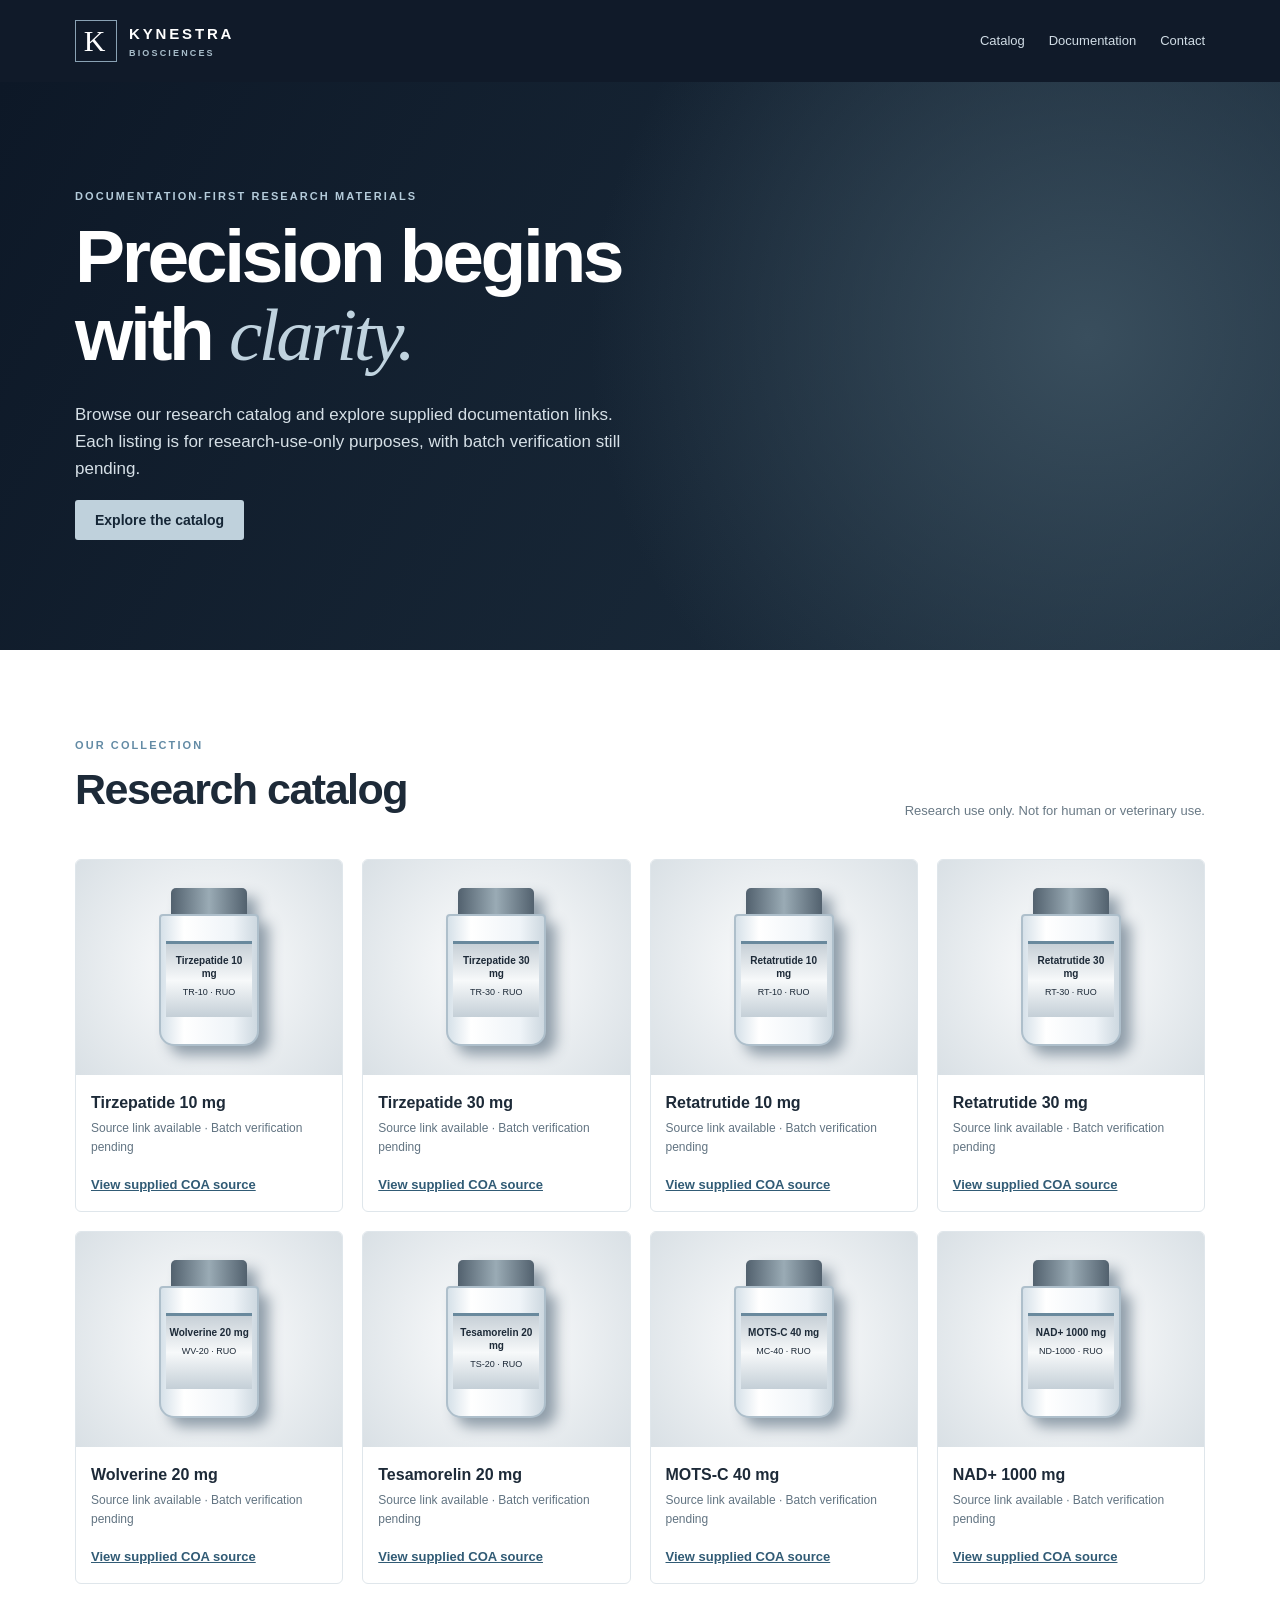
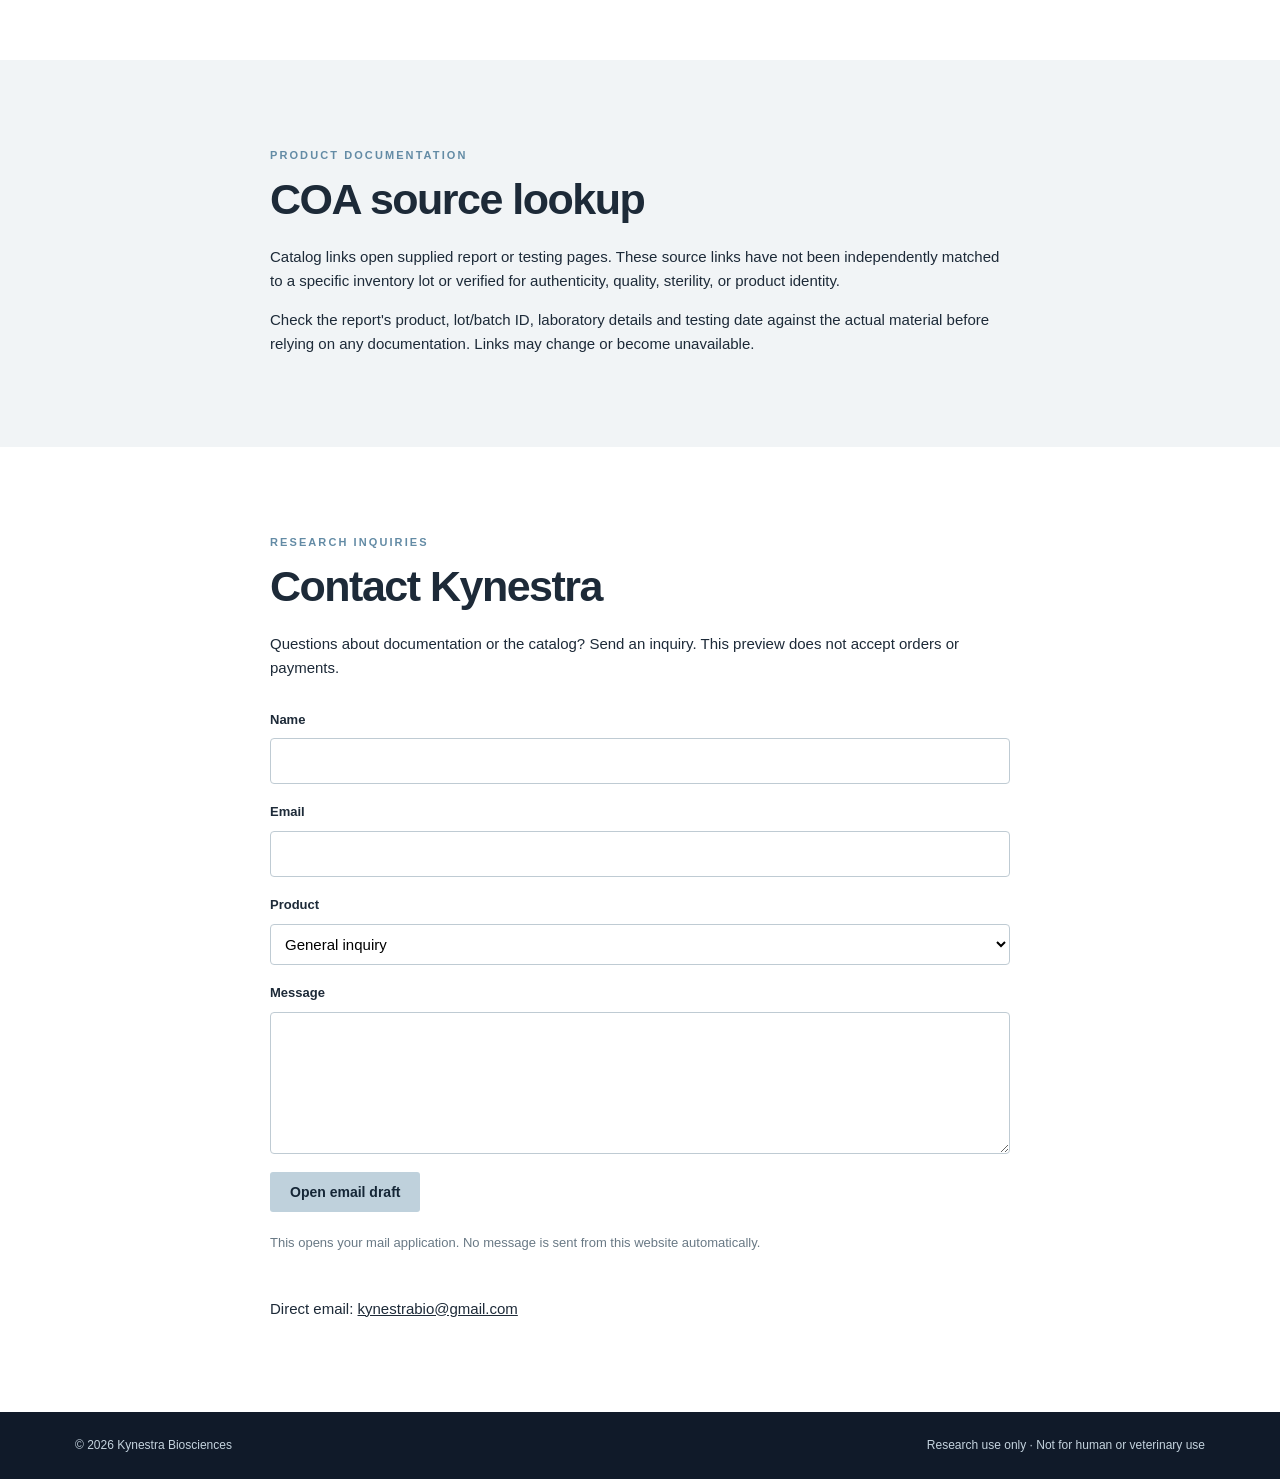
==== index.html @ 8bb00838 "Add Kynestra research catalog preview" ====
<!doctype html><html lang="en"><head><meta charset="utf-8"><meta name="viewport" content="width=device-width,initial-scale=1"><meta name="description" content="Kynestra Biosciences research catalog and documentation links"><title>Kynestra Biosciences | Research Catalog</title><link rel="stylesheet" href="./styles.css"><script defer src="./script.js"></script></head><body><a class="skip" href="#catalog">Skip to catalog</a><header><div class="wrap nav"><a class="brand" href="#home"><span class="monogram">K</span><span>KYNESTRA<small>BIOSCIENCES</small></span></a><nav aria-label="Main"><a href="#catalog">Catalog</a><a href="#verification">Documentation</a><a href="#contact">Contact</a></nav></div></header><main><section id="home" class="hero"><div class="wrap"><p class="eyebrow">Documentation-first research materials</p><h1>Precision begins<br>with <em>clarity.</em></h1><p class="lead">Browse our research catalog and explore supplied documentation links. Each listing is for research-use-only purposes, with batch verification still pending.</p><a class="button" href="#catalog">Explore the catalog</a></div></section><section id="catalog" class="wrap section"><div class="heading"><div><p class="eyebrow">Our collection</p><h2>Research catalog</h2></div><p class="muted">Research use only. Not for human or veterinary use.</p></div><div id="products" class="grid"></div></section><section id="verification" class="section shaded"><div class="wrap narrow"><p class="eyebrow">Product documentation</p><h2>COA source lookup</h2><p>Catalog links open supplied report or testing pages. These source links have not been independently matched to a specific inventory lot or verified for authenticity, quality, sterility, or product identity.</p><p>Check the report's product, lot/batch ID, laboratory details and testing date against the actual material before relying on any documentation. Links may change or become unavailable.</p></div></section><section id="contact" class="wrap section narrow"><p class="eyebrow">Research inquiries</p><h2>Contact Kynestra</h2><p>Questions about documentation or the catalog? Send an inquiry. This preview does not accept orders or payments.</p><form id="inquiry"><label for="person">Name</label><input id="person" required maxlength="120" autocomplete="name"><label for="reply">Email</label><input id="reply" type="email" required maxlength="150" autocomplete="email"><label for="interest">Product</label><select id="interest"><option value="">General inquiry</option></select><label for="message">Message</label><textarea id="message" required maxlength="1500" rows="5"></textarea><button class="button" type="submit">Open email draft</button><p class="muted">This opens your mail application. No message is sent from this website automatically.</p></form><p>Direct email: <a href="mailto:kynestrabio@gmail.com">kynestrabio@gmail.com</a></p></section></main><footer><div class="wrap footer"><span>© <span id="year"></span> Kynestra Biosciences</span><span>Research use only · Not for human or veterinary use</span></div></footer></body></html>
---- styles.css ----
:root{--deep:#101a29;--ink:#1d2a38;--soft:#edf1f4;--silver:#c6d1d9;--blue:#638ba5}*{box-sizing:border-box}html{scroll-behavior:smooth}body{margin:0;color:var(--ink);font:15px/1.6 "Segoe UI",Arial,sans-serif}a{color:inherit}a:focus-visible,button:focus-visible,input:focus-visible,select:focus-visible,textarea:focus-visible{outline:3px solid #5f9bc0;outline-offset:3px}.wrap{width:min(1130px,calc(100% - 40px));margin:auto}.skip{position:absolute;top:-100px}.skip:focus{top:10px;background:white;padding:10px}header,footer{background:var(--deep);color:white}.nav,.footer{display:flex;align-items:center;justify-content:space-between;gap:20px}.nav{padding:20px 0}.brand{display:flex;align-items:center;gap:12px;text-decoration:none;font-weight:750;letter-spacing:.19em}.brand small{display:block;color:#a8bdca;letter-spacing:.24em;font-size:9px}.monogram{width:42px;height:42px;display:grid;place-items:center;border:1px solid #8aa2b4;font:30px Georgia,serif}.nav nav{display:flex;gap:24px}.nav nav a{text-decoration:none;color:#d1dde6;font-size:13px}.hero{background:radial-gradient(circle at 85% 45%,#394e5d,transparent 44%),linear-gradient(120deg,#0d1827,#1e3040);color:white;padding:95px 0 110px}.hero h1{font-size:clamp(44px,6vw,75px);line-height:1.05;letter-spacing:-.045em;margin:0 0 26px}.hero h1 em{color:#c0d3df;font-family:Georgia,serif;font-weight:400}.lead{max-width:560px;color:#d6e0e7;font-size:17px}.eyebrow{text-transform:uppercase;letter-spacing:.19em;color:var(--blue);font-size:11px;font-weight:bold}.hero .eyebrow{color:#b4cbda}.button{border:0;display:inline-block;background:#bfd1dc;color:#152636;padding:12px 20px;text-decoration:none;border-radius:3px;font:600 14px "Segoe UI",Arial,sans-serif;cursor:pointer}.section{padding:76px 0}.heading{display:flex;justify-content:space-between;align-items:end;gap:20px;margin-bottom:24px}.muted{color:#697985;font-size:13px}h2{font-size:clamp(30px,4vw,43px);letter-spacing:-.035em;line-height:1.15;margin:6px 0 20px}.grid{display:grid;grid-template-columns:repeat(4,minmax(0,1fr));gap:19px}.item{border:1px solid #dfe6eb;border-radius:6px;overflow:hidden}.art{height:215px;background:radial-gradient(circle,#fff,#d9e0e5);display:grid;place-items:center}.vial{width:100px;filter:drop-shadow(10px 9px 7px #8f9da9)}.cap{margin:auto;height:26px;width:76px;border-radius:5px 5px 0 0;background:linear-gradient(90deg,#52616e,#9aabb5,#52616e)}.glass{height:132px;border:2px solid #aebfcb;border-radius:4px 4px 15px 15px;background:linear-gradient(90deg,#d6e1e9,#fff 24%,#eff4f8 75%,#cdd8e0);padding:25px 5px 8px}.vlabel{border-top:3px solid #69899d;background:linear-gradient(#c7d0d7,#f7f9fa,#c4cfd7);height:76px;text-align:center;padding:10px 2px;font-size:10px;line-height:1.3}.vlabel strong{display:block;margin-bottom:5px}.vlabel small{font-size:9px}.details{padding:15px}.details h3{font-size:16px;margin:0}.details p{margin:4px 0 14px;font-size:12px;color:#627482}.details a{font-size:13px;color:#315b75;font-weight:600}.shaded{background:#f1f4f6}.narrow{max-width:740px}form{display:grid;gap:8px;margin:30px 0}label{font-weight:600;font-size:13px}input,textarea,select{font:inherit;border:1px solid #bfcbd3;border-radius:4px;padding:10px;margin-bottom:10px;max-width:100%;background:white}form .button{justify-self:start}.footer{padding:24px 0;font-size:12px;color:#c4d3de}@media(max-width:950px){.grid{grid-template-columns:repeat(2,1fr)}}@media(max-width:550px){.grid{grid-template-columns:1fr}.nav,.heading,.footer{align-items:flex-start;flex-direction:column}.nav nav{gap:14px}.hero{padding:70px 0}}
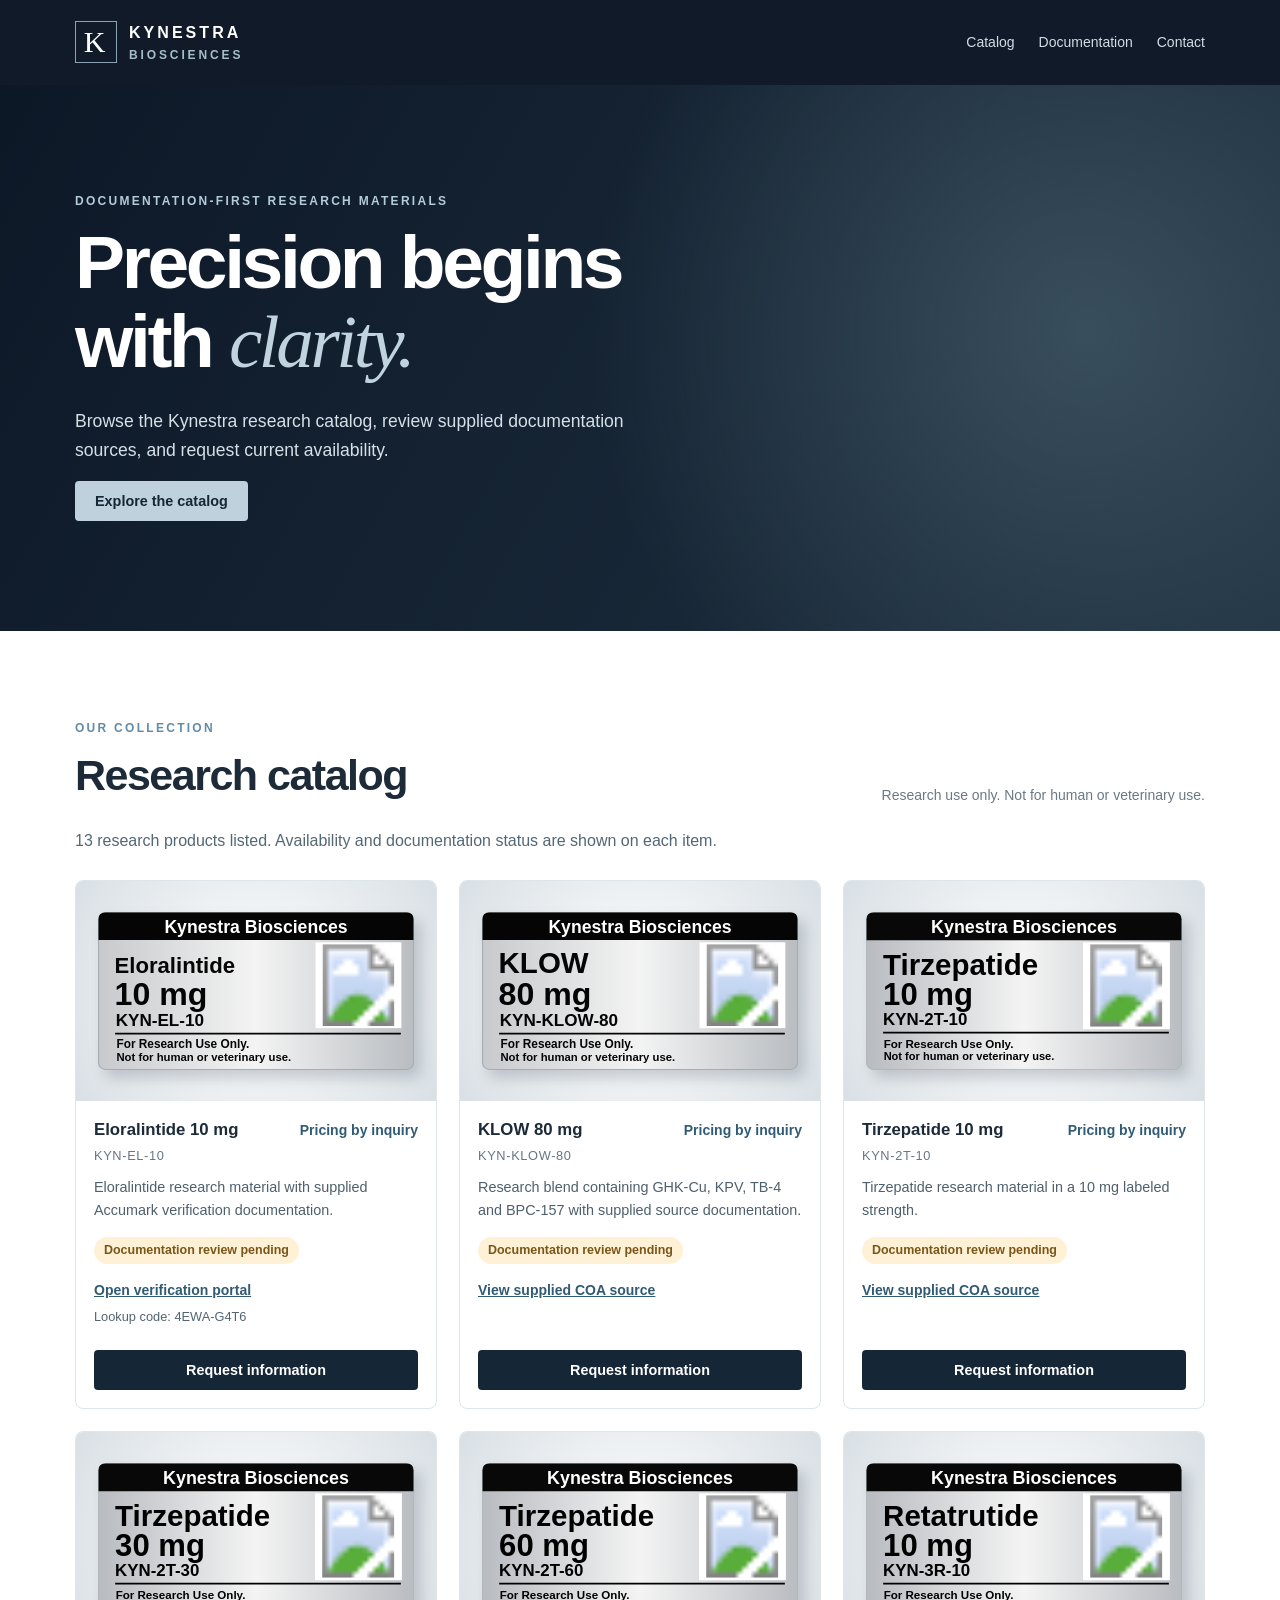
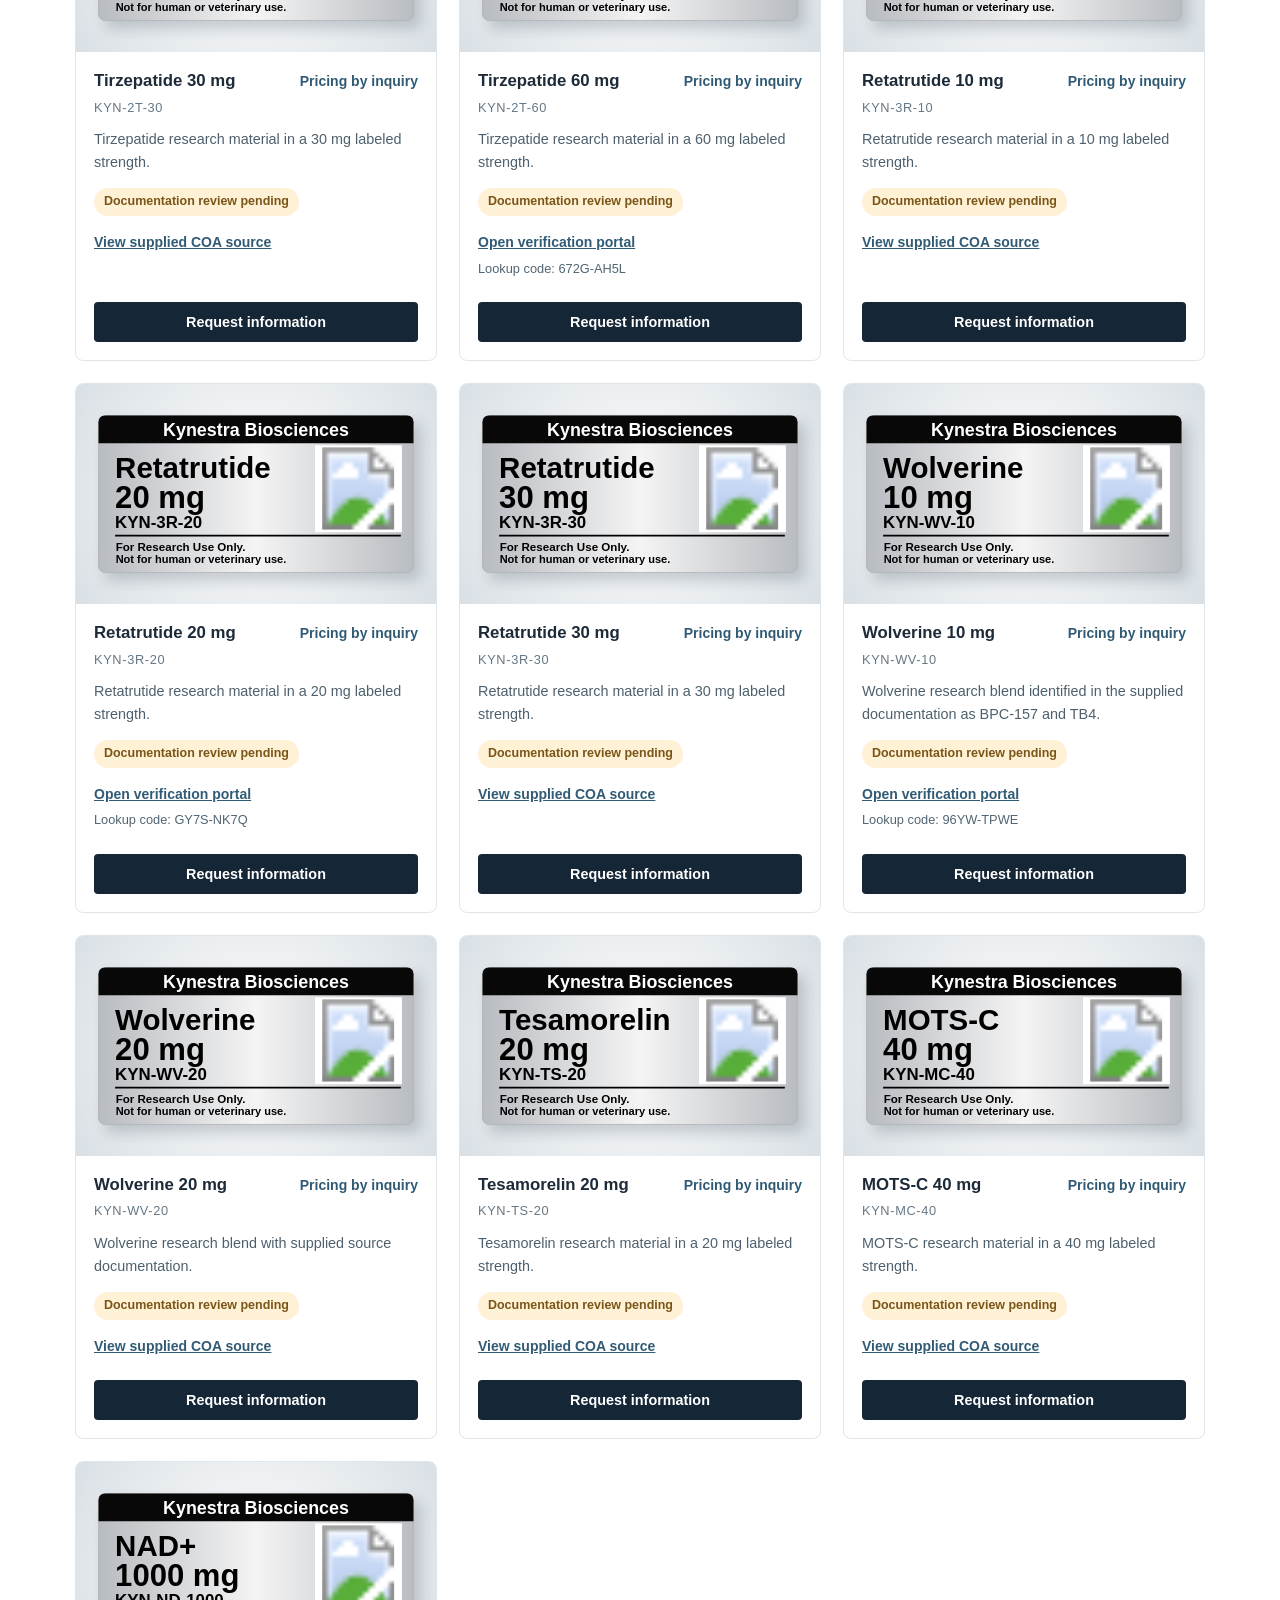
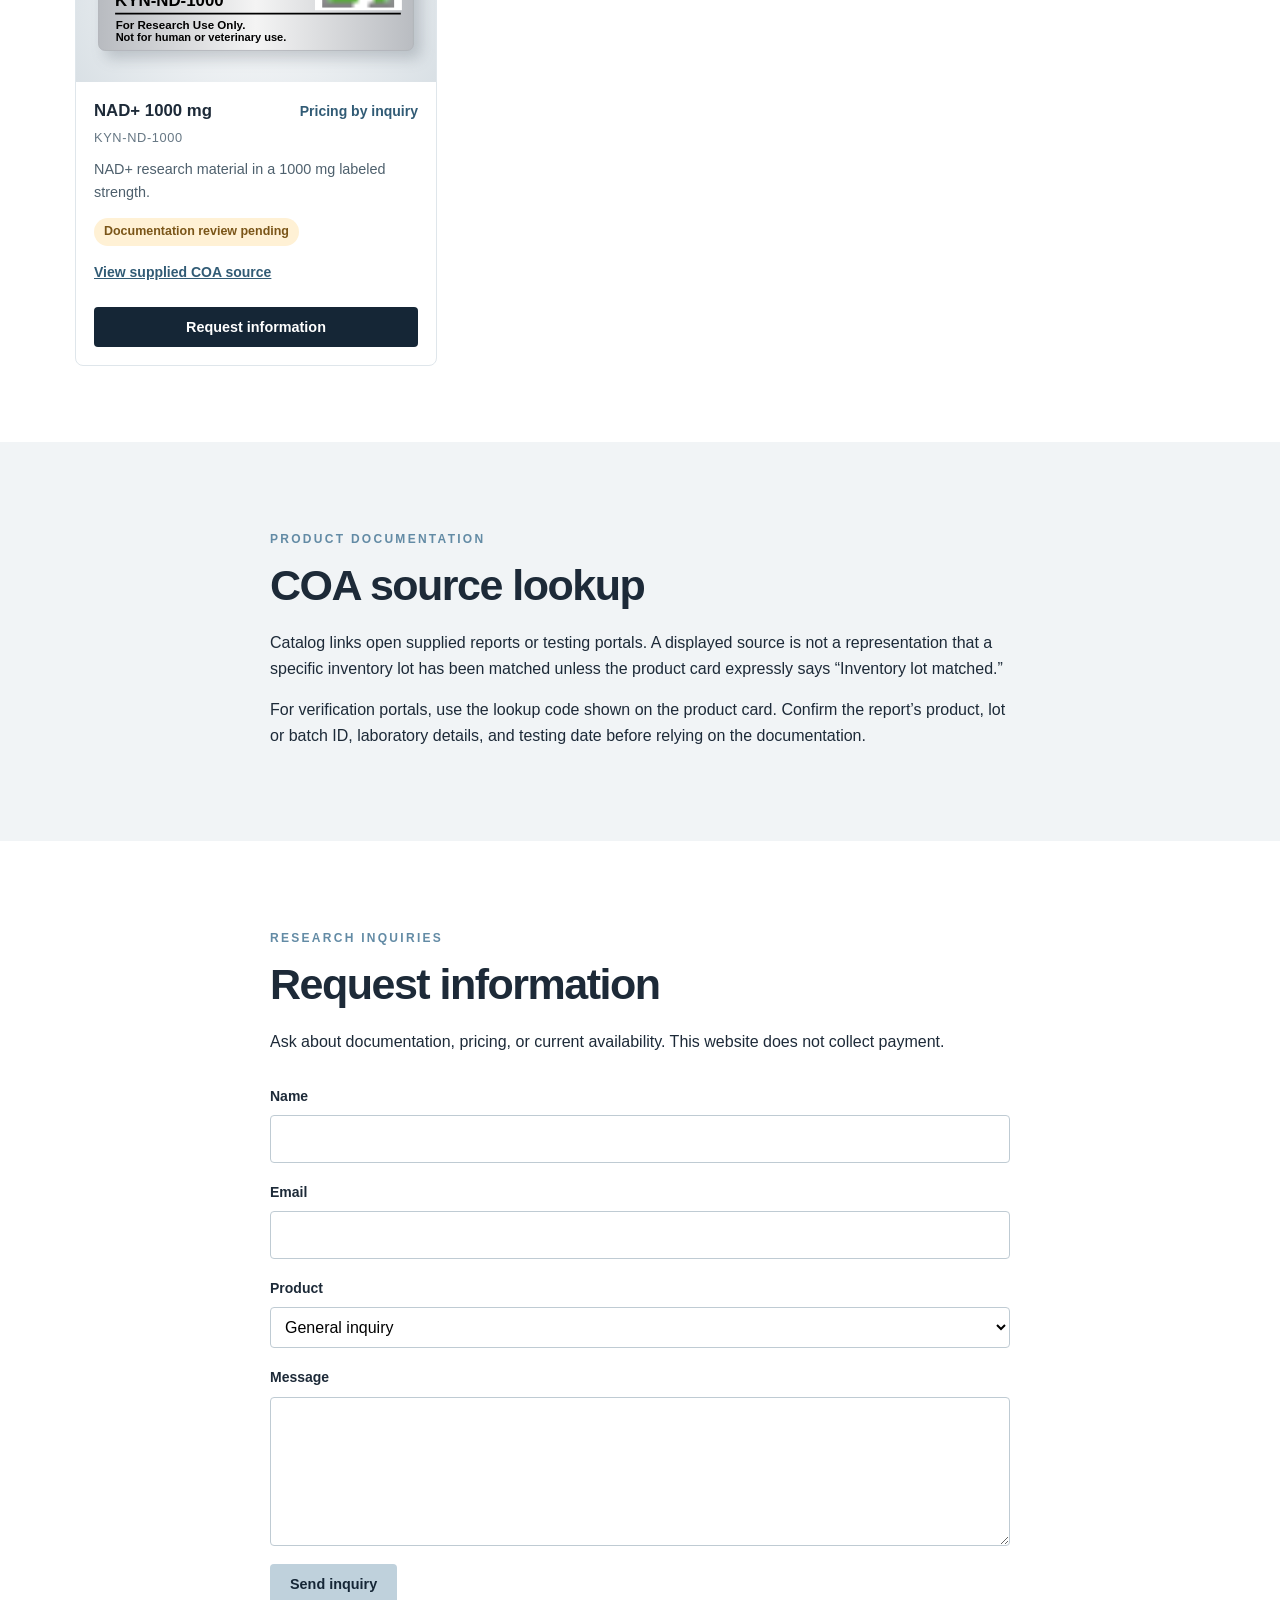
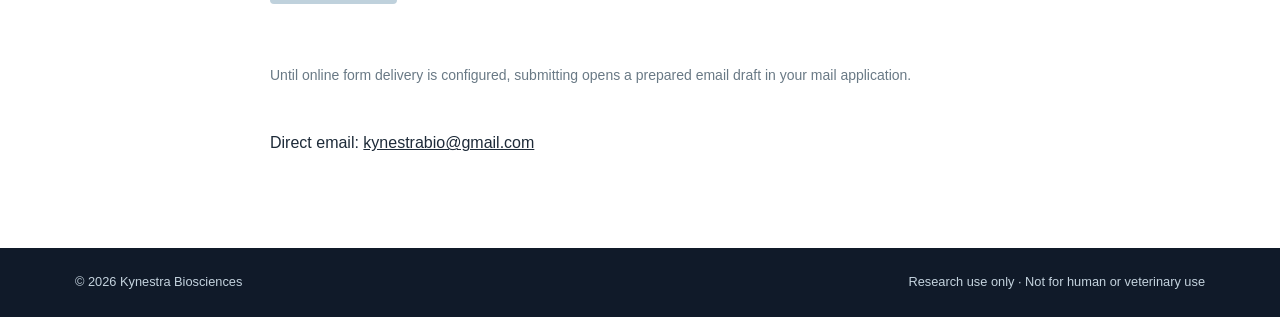
==== commit b95837d1: "Connect catalog to product registry" ====
--- a/index.html
+++ b/index.html
@@ -1 +1,66 @@
-<!doctype html><html lang="en"><head><meta charset="utf-8"><meta name="viewport" content="width=device-width,initial-scale=1"><meta name="description" content="Kynestra Biosciences research catalog and documentation links"><title>Kynestra Biosciences | Research Catalog</title><link rel="stylesheet" href="./styles.css"><script defer src="./script.js"></script></head><body><a class="skip" href="#catalog">Skip to catalog</a><header><div class="wrap nav"><a class="brand" href="#home"><span class="monogram">K</span><span>KYNESTRA<small>BIOSCIENCES</small></span></a><nav aria-label="Main"><a href="#catalog">Catalog</a><a href="#verification">Documentation</a><a href="#contact">Contact</a></nav></div></header><main><section id="home" class="hero"><div class="wrap"><p class="eyebrow">Documentation-first research materials</p><h1>Precision begins<br>with <em>clarity.</em></h1><p class="lead">Browse our research catalog and explore supplied documentation links. Each listing is for research-use-only purposes, with batch verification still pending.</p><a class="button" href="#catalog">Explore the catalog</a></div></section><section id="catalog" class="wrap section"><div class="heading"><div><p class="eyebrow">Our collection</p><h2>Research catalog</h2></div><p class="muted">Research use only. Not for human or veterinary use.</p></div><div id="products" class="grid"></div></section><section id="verification" class="section shaded"><div class="wrap narrow"><p class="eyebrow">Product documentation</p><h2>COA source lookup</h2><p>Catalog links open supplied report or testing pages. These source links have not been independently matched to a specific inventory lot or verified for authenticity, quality, sterility, or product identity.</p><p>Check the report's product, lot/batch ID, laboratory details and testing date against the actual material before relying on any documentation. Links may change or become unavailable.</p></div></section><section id="contact" class="wrap section narrow"><p class="eyebrow">Research inquiries</p><h2>Contact Kynestra</h2><p>Questions about documentation or the catalog? Send an inquiry. This preview does not accept orders or payments.</p><form id="inquiry"><label for="person">Name</label><input id="person" required maxlength="120" autocomplete="name"><label for="reply">Email</label><input id="reply" type="email" required maxlength="150" autocomplete="email"><label for="interest">Product</label><select id="interest"><option value="">General inquiry</option></select><label for="message">Message</label><textarea id="message" required maxlength="1500" rows="5"></textarea><button class="button" type="submit">Open email draft</button><p class="muted">This opens your mail application. No message is sent from this website automatically.</p></form><p>Direct email: <a href="mailto:kynestrabio@gmail.com">kynestrabio@gmail.com</a></p></section></main><footer><div class="wrap footer"><span>© <span id="year"></span> Kynestra Biosciences</span><span>Research use only · Not for human or veterinary use</span></div></footer></body></html>+<!doctype html>
+<html lang="en">
+<head>
+  <meta charset="utf-8">
+  <meta name="viewport" content="width=device-width,initial-scale=1">
+  <meta name="description" content="Kynestra Biosciences research catalog and supplied documentation links">
+  <title>Kynestra Biosciences | Research Catalog</title>
+  <link rel="stylesheet" href="./styles.css">
+  <script defer src="./script.js"></script>
+</head>
+<body>
+  <a class="skip" href="#catalog">Skip to catalog</a>
+  <header>
+    <div class="wrap nav">
+      <a class="brand" href="#home"><span class="monogram">K</span><span>KYNESTRA<small>BIOSCIENCES</small></span></a>
+      <nav aria-label="Main"><a href="#catalog">Catalog</a><a href="#verification">Documentation</a><a href="#contact">Contact</a></nav>
+    </div>
+  </header>
+  <main>
+    <section id="home" class="hero">
+      <div class="wrap">
+        <p class="eyebrow">Documentation-first research materials</p>
+        <h1>Precision begins<br>with <em>clarity.</em></h1>
+        <p class="lead">Browse the Kynestra research catalog, review supplied documentation sources, and request current availability.</p>
+        <a class="button" href="#catalog">Explore the catalog</a>
+      </div>
+    </section>
+    <section id="catalog" class="wrap section">
+      <div class="heading">
+        <div><p class="eyebrow">Our collection</p><h2>Research catalog</h2></div>
+        <p class="muted">Research use only. Not for human or veterinary use.</p>
+      </div>
+      <p id="catalog-status" class="catalog-status" aria-live="polite">Loading catalog…</p>
+      <div id="products" class="grid" aria-live="polite"></div>
+    </section>
+    <section id="verification" class="section shaded">
+      <div class="wrap narrow">
+        <p class="eyebrow">Product documentation</p>
+        <h2>COA source lookup</h2>
+        <p>Catalog links open supplied reports or testing portals. A displayed source is not a representation that a specific inventory lot has been matched unless the product card expressly says “Inventory lot matched.”</p>
+        <p>For verification portals, use the lookup code shown on the product card. Confirm the report’s product, lot or batch ID, laboratory details, and testing date before relying on the documentation.</p>
+      </div>
+    </section>
+    <section id="contact" class="wrap section narrow">
+      <p class="eyebrow">Research inquiries</p>
+      <h2>Request information</h2>
+      <p>Ask about documentation, pricing, or current availability. This website does not collect payment.</p>
+      <form id="inquiry" data-endpoint="">
+        <label for="person">Name</label>
+        <input id="person" name="name" required maxlength="120" autocomplete="name">
+        <label for="reply">Email</label>
+        <input id="reply" name="email" type="email" required maxlength="150" autocomplete="email">
+        <label for="interest">Product</label>
+        <select id="interest" name="product"><option value="">General inquiry</option></select>
+        <label for="message">Message</label>
+        <textarea id="message" name="message" required maxlength="1500" rows="5"></textarea>
+        <button class="button" type="submit">Send inquiry</button>
+        <p id="form-status" class="form-status" aria-live="polite"></p>
+        <p class="muted">Until online form delivery is configured, submitting opens a prepared email draft in your mail application.</p>
+      </form>
+      <p>Direct email: <a href="mailto:kynestrabio@gmail.com">kynestrabio@gmail.com</a></p>
+    </section>
+  </main>
+  <footer><div class="wrap footer"><span>© <span id="year"></span> Kynestra Biosciences</span><span>Research use only · Not for human or veterinary use</span></div></footer>
+</body>
+</html>
--- a/styles.css
+++ b/styles.css
@@ -1 +1 @@
-:root{--deep:#101a29;--ink:#1d2a38;--soft:#edf1f4;--silver:#c6d1d9;--blue:#638ba5}*{box-sizing:border-box}html{scroll-behavior:smooth}body{margin:0;color:var(--ink);font:15px/1.6 "Segoe UI",Arial,sans-serif}a{color:inherit}a:focus-visible,button:focus-visible,input:focus-visible,select:focus-visible,textarea:focus-visible{outline:3px solid #5f9bc0;outline-offset:3px}.wrap{width:min(1130px,calc(100% - 40px));margin:auto}.skip{position:absolute;top:-100px}.skip:focus{top:10px;background:white;padding:10px}header,footer{background:var(--deep);color:white}.nav,.footer{display:flex;align-items:center;justify-content:space-between;gap:20px}.nav{padding:20px 0}.brand{display:flex;align-items:center;gap:12px;text-decoration:none;font-weight:750;letter-spacing:.19em}.brand small{display:block;color:#a8bdca;letter-spacing:.24em;font-size:9px}.monogram{width:42px;height:42px;display:grid;place-items:center;border:1px solid #8aa2b4;font:30px Georgia,serif}.nav nav{display:flex;gap:24px}.nav nav a{text-decoration:none;color:#d1dde6;font-size:13px}.hero{background:radial-gradient(circle at 85% 45%,#394e5d,transparent 44%),linear-gradient(120deg,#0d1827,#1e3040);color:white;padding:95px 0 110px}.hero h1{font-size:clamp(44px,6vw,75px);line-height:1.05;letter-spacing:-.045em;margin:0 0 26px}.hero h1 em{color:#c0d3df;font-family:Georgia,serif;font-weight:400}.lead{max-width:560px;color:#d6e0e7;font-size:17px}.eyebrow{text-transform:uppercase;letter-spacing:.19em;color:var(--blue);font-size:11px;font-weight:bold}.hero .eyebrow{color:#b4cbda}.button{border:0;display:inline-block;background:#bfd1dc;color:#152636;padding:12px 20px;text-decoration:none;border-radius:3px;font:600 14px "Segoe UI",Arial,sans-serif;cursor:pointer}.section{padding:76px 0}.heading{display:flex;justify-content:space-between;align-items:end;gap:20px;margin-bottom:24px}.muted{color:#697985;font-size:13px}h2{font-size:clamp(30px,4vw,43px);letter-spacing:-.035em;line-height:1.15;margin:6px 0 20px}.grid{display:grid;grid-template-columns:repeat(4,minmax(0,1fr));gap:19px}.item{border:1px solid #dfe6eb;border-radius:6px;overflow:hidden}.art{height:215px;background:radial-gradient(circle,#fff,#d9e0e5);display:grid;place-items:center}.vial{width:100px;filter:drop-shadow(10px 9px 7px #8f9da9)}.cap{margin:auto;height:26px;width:76px;border-radius:5px 5px 0 0;background:linear-gradient(90deg,#52616e,#9aabb5,#52616e)}.glass{height:132px;border:2px solid #aebfcb;border-radius:4px 4px 15px 15px;background:linear-gradient(90deg,#d6e1e9,#fff 24%,#eff4f8 75%,#cdd8e0);padding:25px 5px 8px}.vlabel{border-top:3px solid #69899d;background:linear-gradient(#c7d0d7,#f7f9fa,#c4cfd7);height:76px;text-align:center;padding:10px 2px;font-size:10px;line-height:1.3}.vlabel strong{display:block;margin-bottom:5px}.vlabel small{font-size:9px}.details{padding:15px}.details h3{font-size:16px;margin:0}.details p{margin:4px 0 14px;font-size:12px;color:#627482}.details a{font-size:13px;color:#315b75;font-weight:600}.shaded{background:#f1f4f6}.narrow{max-width:740px}form{display:grid;gap:8px;margin:30px 0}label{font-weight:600;font-size:13px}input,textarea,select{font:inherit;border:1px solid #bfcbd3;border-radius:4px;padding:10px;margin-bottom:10px;max-width:100%;background:white}form .button{justify-self:start}.footer{padding:24px 0;font-size:12px;color:#c4d3de}@media(max-width:950px){.grid{grid-template-columns:repeat(2,1fr)}}@media(max-width:550px){.grid{grid-template-columns:1fr}.nav,.heading,.footer{align-items:flex-start;flex-direction:column}.nav nav{gap:14px}.hero{padding:70px 0}}+:root{--deep:#101a29;--ink:#1d2a38;--soft:#edf1f4;--silver:#c6d1d9;--blue:#638ba5;--pending:#7a5518;--matched:#255b3c}*{box-sizing:border-box}html{scroll-behavior:smooth}body{margin:0;color:var(--ink);font:16px/1.6 "Segoe UI",Arial,sans-serif}a{color:inherit}a:focus-visible,button:focus-visible,input:focus-visible,select:focus-visible,textarea:focus-visible{outline:3px solid #5f9bc0;outline-offset:3px}.wrap{width:min(1130px,calc(100% - 40px));margin:auto}.skip{position:absolute;top:-100px}.skip:focus{top:10px;background:white;padding:10px;z-index:10}header,footer{background:var(--deep);color:white}.nav,.footer{display:flex;align-items:center;justify-content:space-between;gap:20px}.nav{padding:20px 0}.brand{display:flex;align-items:center;gap:12px;text-decoration:none;font-weight:750;letter-spacing:.19em}.brand small{display:block;color:#a8bdca;letter-spacing:.24em;font-size:.75rem}.monogram{width:42px;height:42px;display:grid;place-items:center;border:1px solid #8aa2b4;font:30px Georgia,serif}.nav nav{display:flex;gap:24px}.nav nav a{text-decoration:none;color:#d1dde6;font-size:.875rem}.hero{background:radial-gradient(circle at 85% 45%,#394e5d,transparent 44%),linear-gradient(120deg,#0d1827,#1e3040);color:white;padding:95px 0 110px}.hero h1{font-size:clamp(44px,6vw,75px);line-height:1.05;letter-spacing:-.045em;margin:0 0 26px}.hero h1 em{color:#c0d3df;font-family:Georgia,serif;font-weight:400}.lead{max-width:610px;color:#d6e0e7;font-size:1.1rem}.eyebrow{text-transform:uppercase;letter-spacing:.19em;color:var(--blue);font-size:.75rem;font-weight:bold}.hero .eyebrow{color:#b4cbda}.button{border:0;display:inline-block;background:#bfd1dc;color:#152636;padding:12px 20px;text-decoration:none;border-radius:4px;font:600 .9rem "Segoe UI",Arial,sans-serif;cursor:pointer}.button:hover{background:#d3e1e9}.button:disabled{cursor:not-allowed;opacity:.65}.button.secondary{width:100%;background:#152636;color:white}.section{padding:76px 0}.heading{display:flex;justify-content:space-between;align-items:end;gap:20px;margin-bottom:8px}.muted{color:#697985;font-size:.875rem}h2{font-size:clamp(30px,4vw,43px);letter-spacing:-.035em;line-height:1.15;margin:6px 0 20px}.catalog-status{color:#536775;margin:0 0 26px}.grid{display:grid;grid-template-columns:repeat(3,minmax(0,1fr));gap:22px}.item{border:1px solid #dfe6eb;border-radius:8px;overflow:hidden;background:white;display:flex;flex-direction:column}.art{height:220px;background:radial-gradient(circle,#fff,#d9e0e5);display:grid;place-items:center;padding:22px}.art img{display:block;width:100%;height:100%;object-fit:contain;filter:drop-shadow(7px 8px 7px rgba(63,76,87,.24))}.details{padding:18px;display:flex;flex-direction:column;flex:1}.product-header{display:flex;align-items:start;justify-content:space-between;gap:12px}.details h3{font-size:1.05rem;line-height:1.3;margin:0}.price{margin:0;text-align:right;white-space:nowrap;font-size:.875rem;font-weight:700;color:#315b75}.product-code{margin:5px 0 10px;color:#667784;font-size:.8rem;letter-spacing:.05em}.description{margin:0 0 14px;font-size:.9rem;color:#4e606d}.status{display:inline-block;align-self:flex-start;border-radius:999px;padding:4px 10px;font-size:.78rem;font-weight:700}.status.pending{background:#fff1d5;color:var(--pending)}.status.matched{background:#dff2e7;color:var(--matched)}.documentation{display:grid;gap:5px;margin:15px 0}.documentation a{font-size:.875rem;color:#315b75;font-weight:700}.lookup-code{font-size:.8rem;color:#526572}.card-actions{margin-top:auto;padding-top:8px}.catalog-error{grid-column:1/-1;padding:22px;background:#fff1d5;border-radius:6px}.shaded{background:#f1f4f6}.narrow{max-width:740px}form{display:grid;gap:8px;margin:30px 0}label{font-weight:600;font-size:.875rem}input,textarea,select{font:inherit;border:1px solid #bfcbd3;border-radius:4px;padding:10px;margin-bottom:10px;max-width:100%;background:white}form .button{justify-self:start}.form-status{min-height:1.6em;margin:2px 0;font-weight:600;color:#315b75}.footer{padding:24px 0;font-size:.8rem;color:#c4d3de}@media(max-width:950px){.grid{grid-template-columns:repeat(2,1fr)}}@media(max-width:640px){.grid{grid-template-columns:1fr}.nav,.heading,.footer{align-items:flex-start;flex-direction:column}.nav nav{gap:14px}.hero{padding:70px 0}.product-header{display:block}.price{text-align:left;margin-top:4px}}
